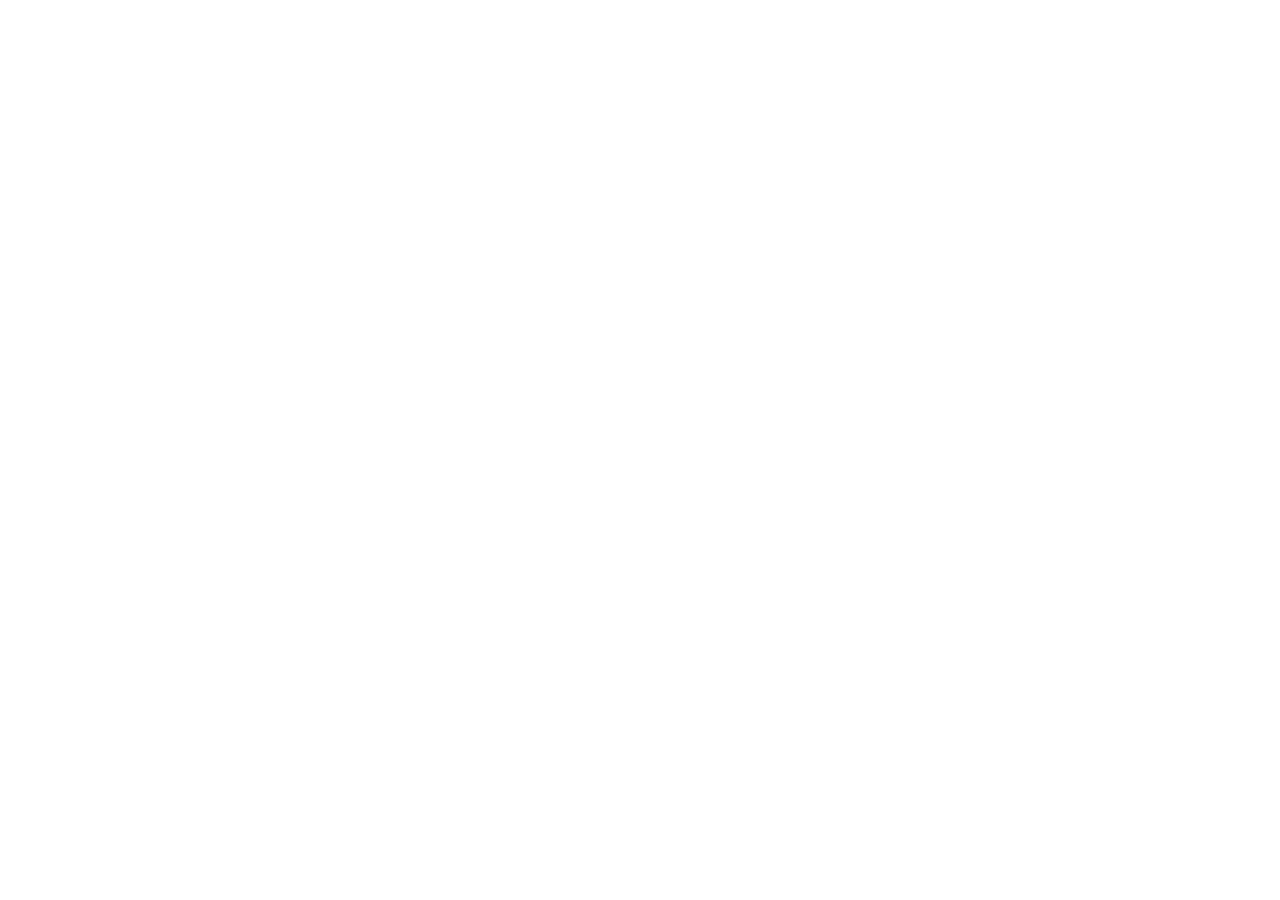
==== index.html @ 63c884e6 "c" ====
<!DOCTYPE html>
<html lang="en">
  <head>
    <meta charset="UTF-8" />
    <meta http-equiv="X-UA-Compatible" content="IE=edge" />
    <meta name="viewport" content="width=device-width, initial-scale=1.0" />
    <link rel="stylesheet" href="style.css" />
    <title>Document</title>
  </head>
  <body>
    <script
      src="https://use.fontawesome.com/releases/v5.15.4/js/all.js"
      integrity="sha384-rOA1PnstxnOBLzCLMcre8ybwbTmemjzdNlILg8O7z1lUkLXozs4DHonlDtnE7fpc"
      crossorigin="anonymous"
    ></script>

    <script src="script.js"></script>
  </body>
</html>
---- style.css ----
* {
  margin: 0;
  padding: 0;
}
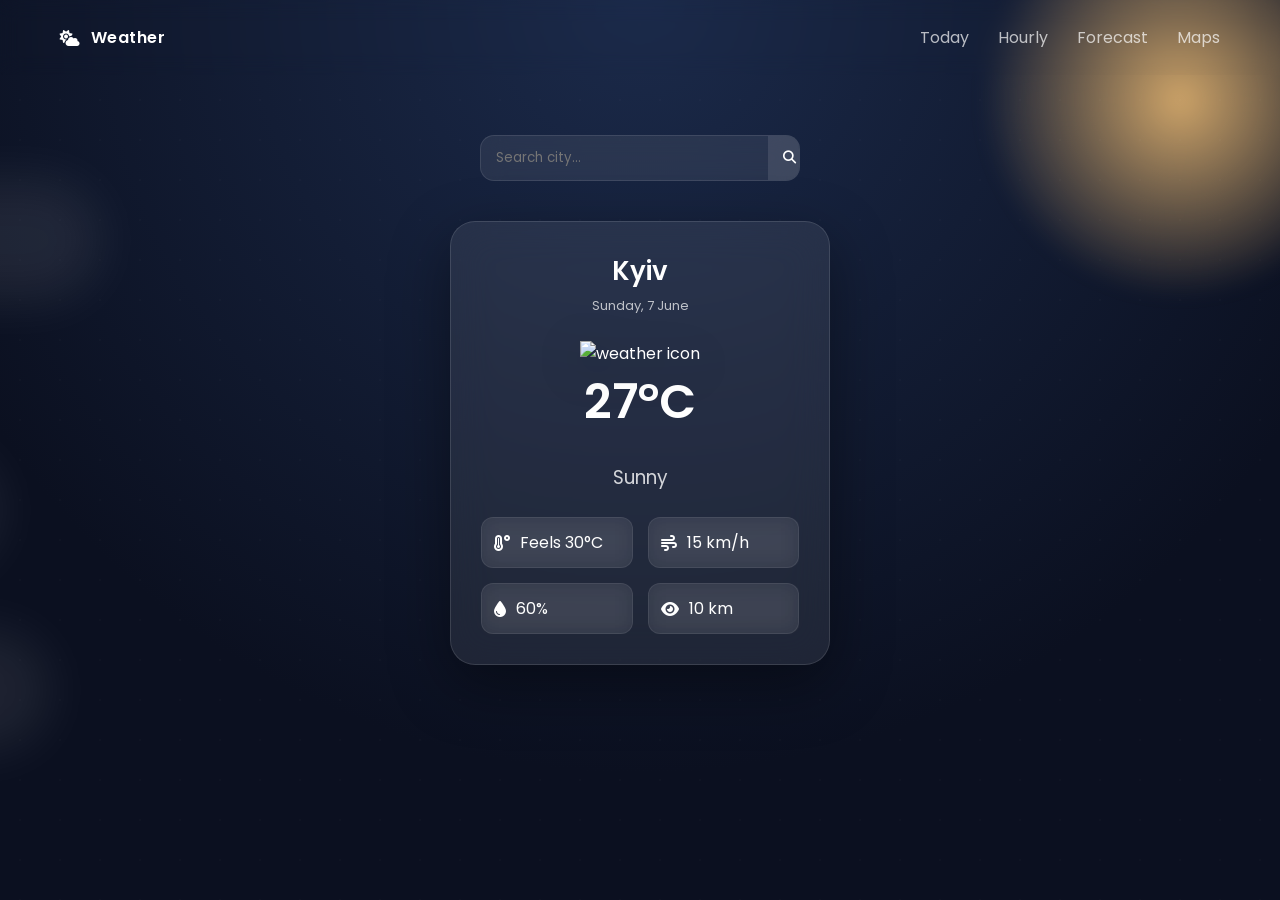
==== commit c16cf7c7: "w" ====
--- a/index.html
+++ b/index.html
@@ -1,19 +1,82 @@
 <!DOCTYPE html>
 <html lang="en">
-  <head>
-    <meta charset="UTF-8" />
-    <meta http-equiv="X-UA-Compatible" content="IE=edge" />
-    <meta name="viewport" content="width=device-width, initial-scale=1.0" />
-    <link rel="stylesheet" href="style.css" />
-    <title>Document</title>
-  </head>
-  <body>
-    <script
-      src="https://use.fontawesome.com/releases/v5.15.4/js/all.js"
-      integrity="sha384-rOA1PnstxnOBLzCLMcre8ybwbTmemjzdNlILg8O7z1lUkLXozs4DHonlDtnE7fpc"
-      crossorigin="anonymous"
-    ></script>
+<head>
+  <meta charset="UTF-8" />
+  <meta name="viewport" content="width=device-width, initial-scale=1.0" />
+  <title>Weather</title>
+  <link rel="stylesheet" href="style.css" />
+  <link href="https://fonts.googleapis.com/css2?family=Poppins:wght@300;400;500;600;700&display=swap" rel="stylesheet">
+  <link rel="stylesheet" href="https://cdnjs.cloudflare.com/ajax/libs/font-awesome/6.5.1/css/all.min.css"/>
+</head>
+<body>
+<div class="background">
+  <div class="sun"></div>
+  <div class="cloud cloud1"></div>
+  <div class="cloud cloud2"></div>
+  <div class="cloud cloud3"></div>
+  <div class="particles"></div>
+</div>
 
-    <script src="script.js"></script>
-  </body>
-</html>
+<header>
+  <div class="logo">
+    <i class="fa-solid fa-cloud-sun"></i>
+    Weather
+  </div>
+
+  <nav>
+    <a href="#">Today</a>
+    <a href="#">Hourly</a>
+    <a href="#">Forecast</a>
+    <a href="#">Maps</a>
+  </nav>
+</header>
+
+<main>
+  <div class="search-box">
+    <input type="text" placeholder="Search city..." />
+    <button>
+      <i class="fa-solid fa-magnifying-glass"></i>
+    </button>
+  </div>
+
+  <div class="weather-card">
+    <div class="top-section">
+      <h1>Kyiv</h1>
+      <p>Sunday, 7 June</p>
+    </div>
+
+    <div class="weather-main">
+      <img src="https://openweathermap.org/img/wn/01d@4x.png" alt="weather icon" />
+      <h2>27°C</h2>
+    </div>
+
+    <h3>Sunny</h3>
+
+    <div class="weather-details">
+
+      <div class="detail">
+        <i class="fa-solid fa-temperature-high"></i>
+        <span>Feels 30°C</span>
+      </div>
+
+      <div class="detail">
+        <i class="fa-solid fa-wind"></i>
+        <span>15 km/h</span>
+      </div>
+
+      <div class="detail">
+        <i class="fa-solid fa-droplet"></i>
+        <span>60%</span>
+      </div>
+
+      <div class="detail">
+        <i class="fa-solid fa-eye"></i>
+        <span>10 km</span>
+      </div>
+
+    </div>
+  </div>
+</main>
+
+</body>
+</html>
--- a/style.css
+++ b/style.css
@@ -1,4 +1,207 @@
+/* RESET */
 * {
   margin: 0;
   padding: 0;
-}
+  box-sizing: border-box;
+  font-family: "Poppins", sans-serif;
+}
+
+body {
+  min-height: 100vh;
+  overflow-x: hidden;
+  color: white;
+  background: #0b1020;
+}
+
+/* ===== BACKGROUND LAYER ===== */
+.background {
+  position: fixed;
+  inset: 0;
+  z-index: -1;
+  overflow: hidden;
+  background: radial-gradient(circle at top, #1b2a4a, #0b1020 70%);
+}
+
+/* soft glowing sun */
+.sun {
+  position: absolute;
+  width: 400px;
+  height: 400px;
+  background: radial-gradient(circle, rgba(255, 200, 120, 0.8), transparent 70%);
+  top: -100px;
+  right: -100px;
+  filter: blur(10px);
+  animation: float 12s ease-in-out infinite;
+}
+
+/* clouds (soft blur blobs) */
+.cloud {
+  position: absolute;
+  width: 300px;
+  height: 120px;
+  background: rgba(255, 255, 255, 0.08);
+  border-radius: 100px;
+  filter: blur(25px);
+  animation: drift 30s linear infinite;
+}
+
+.cloud1 { top: 20%; left: -200px; }
+.cloud2 { top: 50%; left: -300px; animation-duration: 40s; }
+.cloud3 { top: 70%; left: -250px; animation-duration: 55s; }
+
+/* subtle particle noise */
+.particles::before {
+  content: "";
+  position: absolute;
+  inset: 0;
+  background-image: radial-gradient(rgba(255,255,255,0.05) 1px, transparent 1px);
+  background-size: 40px 40px;
+  opacity: 0.3;
+}
+
+/* ===== HEADER ===== */
+header {
+  display: flex;
+  justify-content: space-between;
+  align-items: center;
+  padding: 25px 60px;
+  backdrop-filter: blur(10px);
+}
+
+.logo {
+  display: flex;
+  align-items: center;
+  gap: 10px;
+  font-weight: 600;
+  letter-spacing: 0.5px;
+}
+
+nav a {
+  margin-left: 25px;
+  text-decoration: none;
+  color: rgba(255, 255, 255, 0.7);
+  font-weight: 400;
+  transition: 0.3s;
+}
+
+nav a:hover {
+  color: white;
+}
+
+/* ===== MAIN LAYOUT ===== */
+main {
+  display: flex;
+  flex-direction: column;
+  align-items: center;
+  margin-top: 60px;
+}
+
+/* ===== SEARCH ===== */
+.search-box {
+  display: flex;
+  background: rgba(255, 255, 255, 0.08);
+  border: 1px solid rgba(255, 255, 255, 0.1);
+  border-radius: 14px;
+  overflow: hidden;
+  backdrop-filter: blur(12px);
+  margin-bottom: 40px;
+  width: 320px;
+}
+
+.search-box input {
+  flex: 1;
+  padding: 12px 15px;
+  border: none;
+  outline: none;
+  background: transparent;
+  color: white;
+}
+
+.search-box button {
+  background: rgba(255, 255, 255, 0.1);
+  border: none;
+  color: white;
+  padding: 0 15px;
+  cursor: pointer;
+}
+
+/* ===== WEATHER CARD (CORE LOOK) ===== */
+.weather-card {
+  width: 380px;
+  padding: 30px;
+  border-radius: 25px;
+
+  background: rgba(255, 255, 255, 0.08);
+  border: 1px solid rgba(255, 255, 255, 0.12);
+
+  backdrop-filter: blur(20px);
+  -webkit-backdrop-filter: blur(20px);
+
+  box-shadow: 0 20px 60px rgba(0, 0, 0, 0.4);
+
+  text-align: center;
+}
+
+/* top text */
+.top-section h1 {
+  font-size: 26px;
+  font-weight: 600;
+}
+
+.top-section p {
+  font-size: 13px;
+  opacity: 0.7;
+  margin-top: 5px;
+}
+
+/* weather main */
+.weather-main {
+  margin: 25px 0;
+}
+
+.weather-main img {
+  width: 110px;
+  filter: drop-shadow(0 10px 20px rgba(0,0,0,0.3));
+}
+
+.weather-main h2 {
+  font-size: 48px;
+  font-weight: 600;
+}
+
+/* condition */
+.weather-card h3 {
+  font-weight: 400;
+  opacity: 0.8;
+  margin-bottom: 25px;
+}
+
+/* details grid */
+.weather-details {
+  display: grid;
+  grid-template-columns: 1fr 1fr;
+  gap: 15px;
+}
+
+.detail {
+  display: flex;
+  align-items: center;
+  gap: 10px;
+  padding: 12px;
+  border-radius: 12px;
+
+  background: rgba(255, 255, 255, 0.06);
+  border: 1px solid rgba(255, 255, 255, 0.08);
+  backdrop-filter: blur(10px);
+}
+
+/* ===== ANIMATIONS ===== */
+@keyframes float {
+  0%, 100% { transform: translateY(0); }
+  50% { transform: translateY(30px); }
+}
+
+@keyframes drift {
+  0% { transform: translateX(0); }
+  100% { transform: translateX(200vw); }
+}
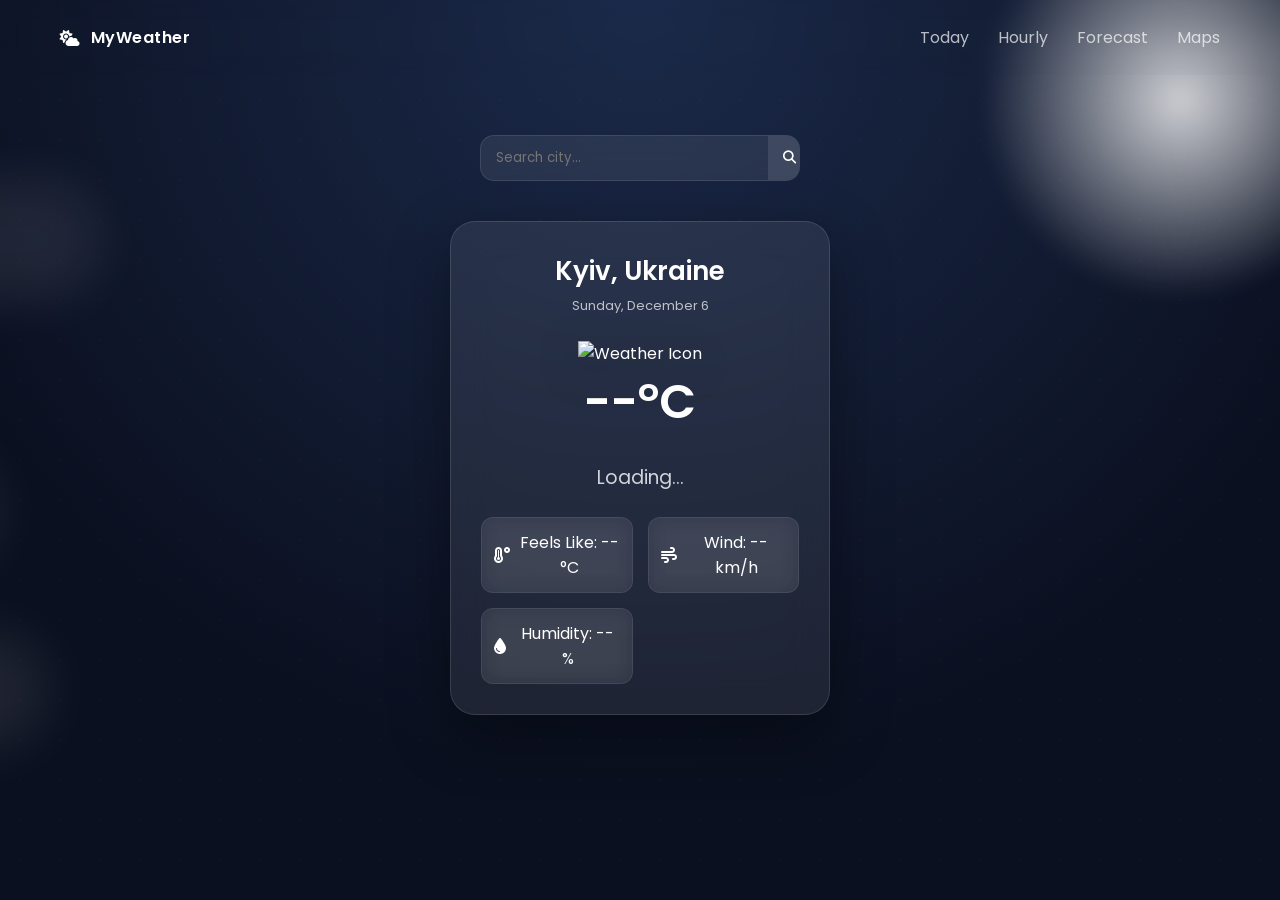
==== commit bdfdceed: "done" ====
--- a/index.html
+++ b/index.html
@@ -4,79 +4,124 @@
   <meta charset="UTF-8" />
   <meta name="viewport" content="width=device-width, initial-scale=1.0" />
   <title>Weather</title>
+
   <link rel="stylesheet" href="style.css" />
+
   <link href="https://fonts.googleapis.com/css2?family=Poppins:wght@300;400;500;600;700&display=swap" rel="stylesheet">
+
   <link rel="stylesheet" href="https://cdnjs.cloudflare.com/ajax/libs/font-awesome/6.5.1/css/all.min.css"/>
 </head>
 <body>
+
 <div class="background">
   <div class="sun"></div>
   <div class="cloud cloud1"></div>
   <div class="cloud cloud2"></div>
   <div class="cloud cloud3"></div>
   <div class="particles"></div>
+
+  <div class="rain" style="display:none;"></div>
+  <div class="snow" style="display:none;"></div>
+  <div class="clouds" style="display:none;"></div>
 </div>
 
 <header>
   <div class="logo">
     <i class="fa-solid fa-cloud-sun"></i>
-    Weather
+    MyWeather
   </div>
 
   <nav>
     <a href="#">Today</a>
     <a href="#">Hourly</a>
     <a href="#">Forecast</a>
-    <a href="#">Maps</a>
+    <a href="maps.html">Maps</a>
   </nav>
 </header>
 
 <main>
+
   <div class="search-box">
-    <input type="text" placeholder="Search city..." />
-    <button>
+    <input
+      type="text"
+      class="city"
+      placeholder="Search city..."
+    />
+
+    <button class="search-btn">
       <i class="fa-solid fa-magnifying-glass"></i>
     </button>
   </div>
 
   <div class="weather-card">
+
     <div class="top-section">
-      <h1>Kyiv</h1>
-      <p>Sunday, 7 June</p>
+      <h1 class="city-name">Kyiv, Ukraine</h1>
+      <p id="date"></p>
     </div>
 
     <div class="weather-main">
-      <img src="https://openweathermap.org/img/wn/01d@4x.png" alt="weather icon" />
-      <h2>27°C</h2>
+      <img
+        class="weather-icon"
+        src=""
+        alt="Weather Icon"
+      />
+
+      <h2 class="temp">--°C</h2>
     </div>
 
-    <h3>Sunny</h3>
+    <h3 class="description">Loading...</h3>
 
     <div class="weather-details">
 
       <div class="detail">
         <i class="fa-solid fa-temperature-high"></i>
-        <span>Feels 30°C</span>
+        <span>
+          Feels Like:
+          <span class="feels-like">--</span>°C
+        </span>
       </div>
 
       <div class="detail">
         <i class="fa-solid fa-wind"></i>
-        <span>15 km/h</span>
+        <span>
+          Wind:
+          <span class="wind">--</span> km/h
+        </span>
       </div>
 
       <div class="detail">
         <i class="fa-solid fa-droplet"></i>
-        <span>60%</span>
-      </div>
-
-      <div class="detail">
-        <i class="fa-solid fa-eye"></i>
-        <span>10 km</span>
+        <span>
+          Humidity:
+          <span class="humidity">--</span>%
+        </span>
       </div>
 
     </div>
+
   </div>
+
 </main>
+
+<script>
+const dateElement = document.getElementById("date");
+
+function updateDate() {
+  const now = new Date();
+
+  dateElement.textContent =
+    now.toLocaleDateString("en-US", {
+      weekday: "long",
+      day: "numeric",
+      month: "long"
+    });
+}
+
+updateDate();
+</script>
+
+<script src="script.js"></script>
 
 </body>
 </html>
--- a/style.css
+++ b/style.css
@@ -1,4 +1,3 @@
-/* RESET */
 * {
   margin: 0;
   padding: 0;
@@ -13,7 +12,6 @@
   background: #0b1020;
 }
 
-/* ===== BACKGROUND LAYER ===== */
 .background {
   position: fixed;
   inset: 0;
@@ -22,19 +20,17 @@
   background: radial-gradient(circle at top, #1b2a4a, #0b1020 70%);
 }
 
-/* soft glowing sun */
 .sun {
   position: absolute;
   width: 400px;
   height: 400px;
-  background: radial-gradient(circle, rgba(255, 200, 120, 0.8), transparent 70%);
+  background: radial-gradient(circle, rgba(255, 255, 255, 0.8), transparent 70%);
   top: -100px;
   right: -100px;
   filter: blur(10px);
   animation: float 12s ease-in-out infinite;
 }
 
-/* clouds (soft blur blobs) */
 .cloud {
   position: absolute;
   width: 300px;
@@ -49,7 +45,6 @@
 .cloud2 { top: 50%; left: -300px; animation-duration: 40s; }
 .cloud3 { top: 70%; left: -250px; animation-duration: 55s; }
 
-/* subtle particle noise */
 .particles::before {
   content: "";
   position: absolute;
@@ -59,7 +54,6 @@
   opacity: 0.3;
 }
 
-/* ===== HEADER ===== */
 header {
   display: flex;
   justify-content: space-between;
@@ -88,7 +82,6 @@
   color: white;
 }
 
-/* ===== MAIN LAYOUT ===== */
 main {
   display: flex;
   flex-direction: column;
@@ -96,7 +89,6 @@
   margin-top: 60px;
 }
 
-/* ===== SEARCH ===== */
 .search-box {
   display: flex;
   background: rgba(255, 255, 255, 0.08);
@@ -125,7 +117,6 @@
   cursor: pointer;
 }
 
-/* ===== WEATHER CARD (CORE LOOK) ===== */
 .weather-card {
   width: 380px;
   padding: 30px;
@@ -142,7 +133,6 @@
   text-align: center;
 }
 
-/* top text */
 .top-section h1 {
   font-size: 26px;
   font-weight: 600;
@@ -154,7 +144,6 @@
   margin-top: 5px;
 }
 
-/* weather main */
 .weather-main {
   margin: 25px 0;
 }
@@ -169,14 +158,12 @@
   font-weight: 600;
 }
 
-/* condition */
 .weather-card h3 {
   font-weight: 400;
   opacity: 0.8;
   margin-bottom: 25px;
 }
 
-/* details grid */
 .weather-details {
   display: grid;
   grid-template-columns: 1fr 1fr;
@@ -195,7 +182,6 @@
   backdrop-filter: blur(10px);
 }
 
-/* ===== ANIMATIONS ===== */
 @keyframes float {
   0%, 100% { transform: translateY(0); }
   50% { transform: translateY(30px); }
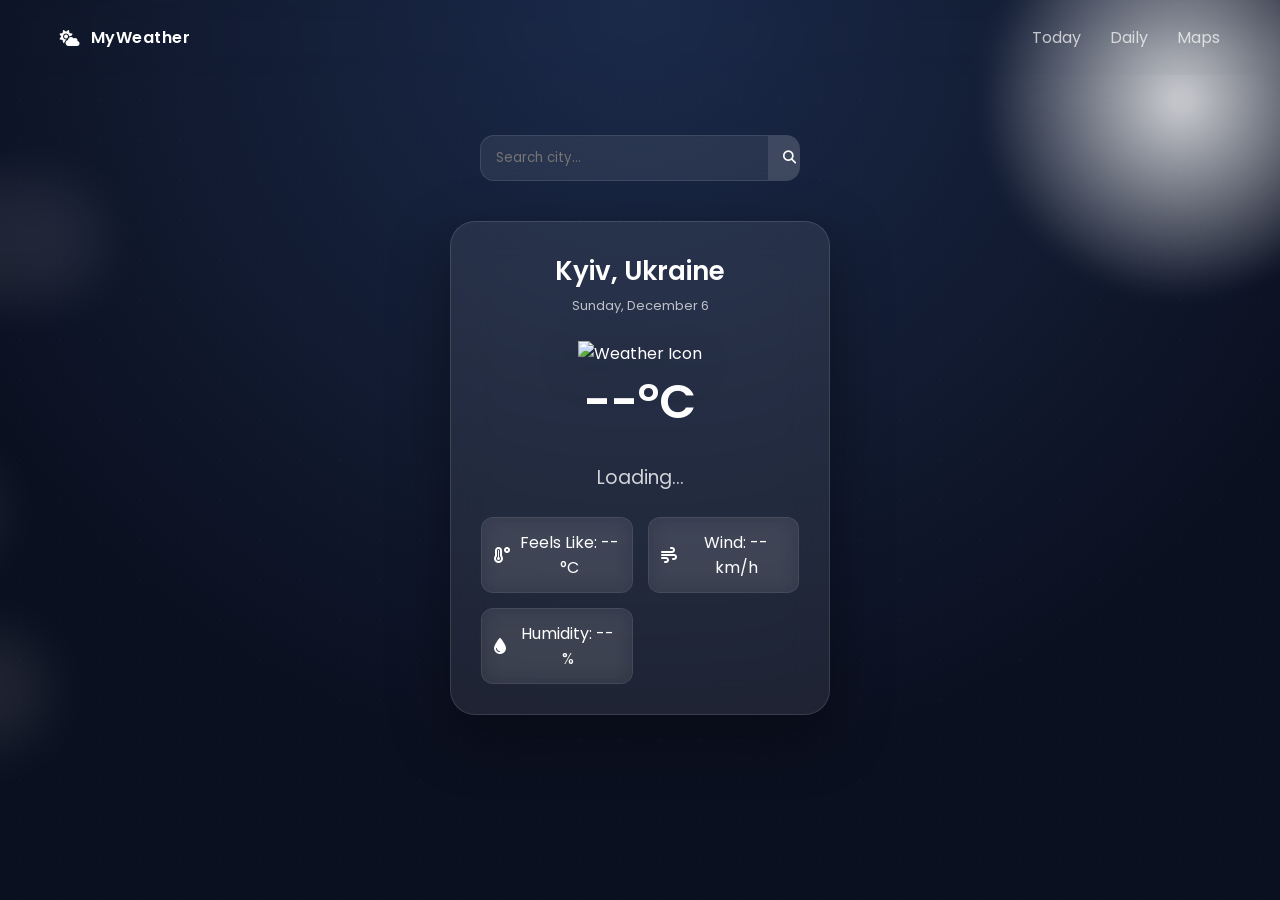
==== commit 34fed5d6: "fulll this time" ====
--- a/index.html
+++ b/index.html
@@ -3,7 +3,7 @@
 <head>
   <meta charset="UTF-8" />
   <meta name="viewport" content="width=device-width, initial-scale=1.0" />
-  <title>Weather</title>
+  <title>MyWeather</title>
 
   <link rel="stylesheet" href="style.css" />
 
@@ -32,9 +32,8 @@
   </div>
 
   <nav>
-    <a href="#">Today</a>
-    <a href="#">Hourly</a>
-    <a href="#">Forecast</a>
+    <a href="index.html">Today</a>
+    <a href="daily.html">Daily</a>
     <a href="maps.html">Maps</a>
   </nav>
 </header>
@@ -99,7 +98,6 @@
       </div>
 
     </div>
-
   </div>
 
 </main>
